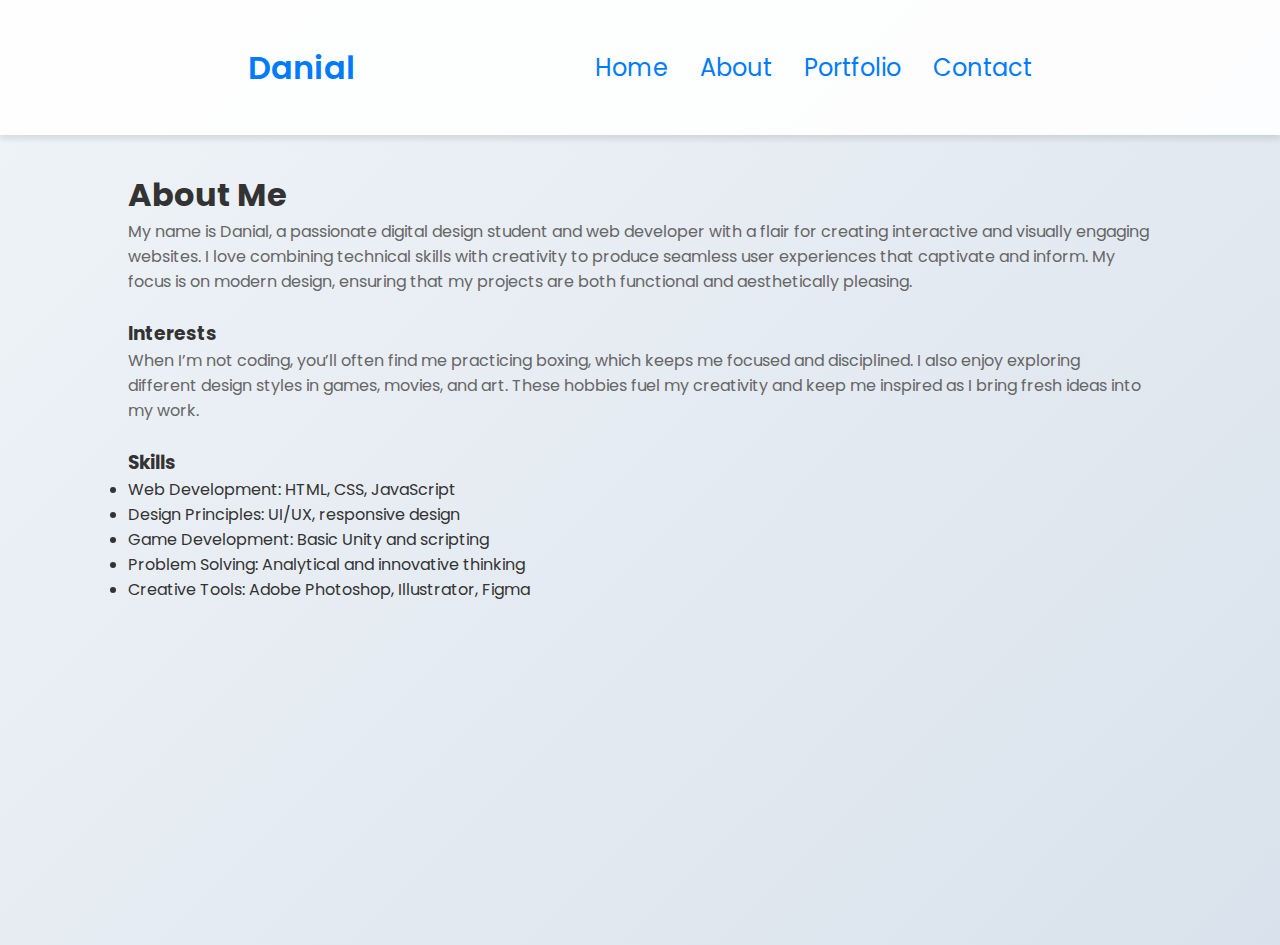
==== about.html @ 90a8146c "Initial commit" ====
<!DOCTYPE html>
<html lang="en">
<head>
    <meta charset="UTF-8">
    <meta name="viewport" content="width=device-width, initial-scale=1.0">
    <title>About Danial</title>
    <link rel="stylesheet" href="style.css">
</head>
<body>
    <nav>
        <div class="logo">Danial</div>
        <ul class="nav-links">
            <li><a href="index.html">Home</a></li>
            <li><a href="about.html">About</a></li>
            <li><a href="portfolio.html">Portfolio</a></li>
            <li><a href="contact.html">Contact</a></li>
        </ul>
    </nav>
    <section>
        <h1>About Me</h1>
        <p>My name is Danial, a passionate digital design student and web developer with a flair for creating interactive and visually engaging websites. I love combining technical skills with creativity to produce seamless user experiences that captivate and inform. My focus is on modern design, ensuring that my projects are both functional and aesthetically pleasing.</p>
        <br>
        <h3>Interests</h3>
        <p>When I’m not coding, you’ll often find me practicing boxing, which keeps me focused and disciplined. I also enjoy exploring different design styles in games, movies, and art. These hobbies fuel my creativity and keep me inspired as I bring fresh ideas into my work.</p>
        <br>
        <h3>Skills</h3>
        <ul>
            <li>Web Development: HTML, CSS, JavaScript</li>
            <li>Design Principles: UI/UX, responsive design</li>
            <li>Game Development: Basic Unity and scripting</li>
            <li>Problem Solving: Analytical and innovative thinking</li>
            <li>Creative Tools: Adobe Photoshop, Illustrator, Figma</li>
        </ul>
    </section>
</body>
</html>
---- style.css ----
@import url('https://fonts.googleapis.com/css2?family=Poppins:wght@300;400;500;600&display=swap');

* {
    margin: 0;
    padding: 0;
    box-sizing: border-box;
}

body {
    font-family: "Poppins", sans-serif;
    background: linear-gradient(135deg, #f0f4f8, #d9e2ec);
    color: #333;
}

html {
    scroll-behavior: smooth;
}

p {
    color: #666;
}

a, .btn {
    transition: all 300ms ease;
}

nav, .nav-links {
    display: flex;
}

nav {
    justify-content: space-around;
    align-items: center;
    height: 15vh;
    background-color: rgba(255, 255, 255, 0.9);
    box-shadow: 0 4px 6px rgba(0, 0, 0, 0.1);
    padding: 0 10vw;
}

.nav-links {
    gap: 2rem;
    list-style: none;
    font-size: 1.5rem;
}

a {
    color: #007bff;
    text-decoration: none;
}

a:hover {
    color: #0056b3;
    text-decoration: underline;
}

.logo {
    font-size: 2rem;
    font-weight: 600;
    color: #007bff;
}

#hamburger-nav {
    display: none;
}

.section-container {
    display: flex;
}

section {
    padding: 4vh 10vw;
    min-height: 90vh;
}

#home {
    display: flex;
    justify-content: center;
    align-items: center;
    gap: 5rem;
    text-align: center;
    color: #444;
}

.section__pic-container {
    display: flex;
    height: 400px;
    width: 400px;
    margin: auto 0;
    border-radius: 50%;
    overflow: hidden;
    box-shadow: 0 8px 16px rgba(0, 0, 0, 0.2);
}

.section__text p {
    font-weight: 600;
}

.section__text__p1 {
    font-size: 1.75rem;
    margin-bottom: -1rem;
}

.title {
    font-size: 4rem;
    color: #007bff;
}

#socials-container {
    display: flex;
    justify-content: center;
    margin-top: 1rem;
    gap: 1rem;
}

.icon {
    cursor: pointer;
    height: 2rem;
}

.portfolio-section {
    padding: 4vh 10vw;
    text-align: center;
}

.portfolio-container {
    display: flex;
    gap: 2rem;
    justify-content: center;
    flex-wrap: wrap;
}

.portfolio-card {
    background-color: #fff;
    border-radius: 8px;
    box-shadow: 0 4px 8px rgba(0, 0, 0, 0.2);
    width: 300px;
    text-align: left;
    overflow: hidden;
    transition: transform 0.3s ease;
}

.portfolio-card:hover {
    transform: translateY(-10px);
}

.portfolio-card img {
    width: 100%;
    height: auto;
    border-bottom: 2px solid #007bff;
}

.portfolio-card h3 {
    margin: 1rem;
    font-size: 1.5rem;
    color: #333;
}

.portfolio-card p {
    margin: 0 1rem 1rem;
    color: #666;
}

.card-button {
    display: block;
    margin: 1rem;
    padding: 0.5rem 1rem;
    color: #fff;
    background-color: #007bff;
    border-radius: 4px;
    text-align: center;
    text-decoration: none;
    transition: background-color 0.3s ease;
}

.card-button:hover {
    background-color: #0056b3;
}
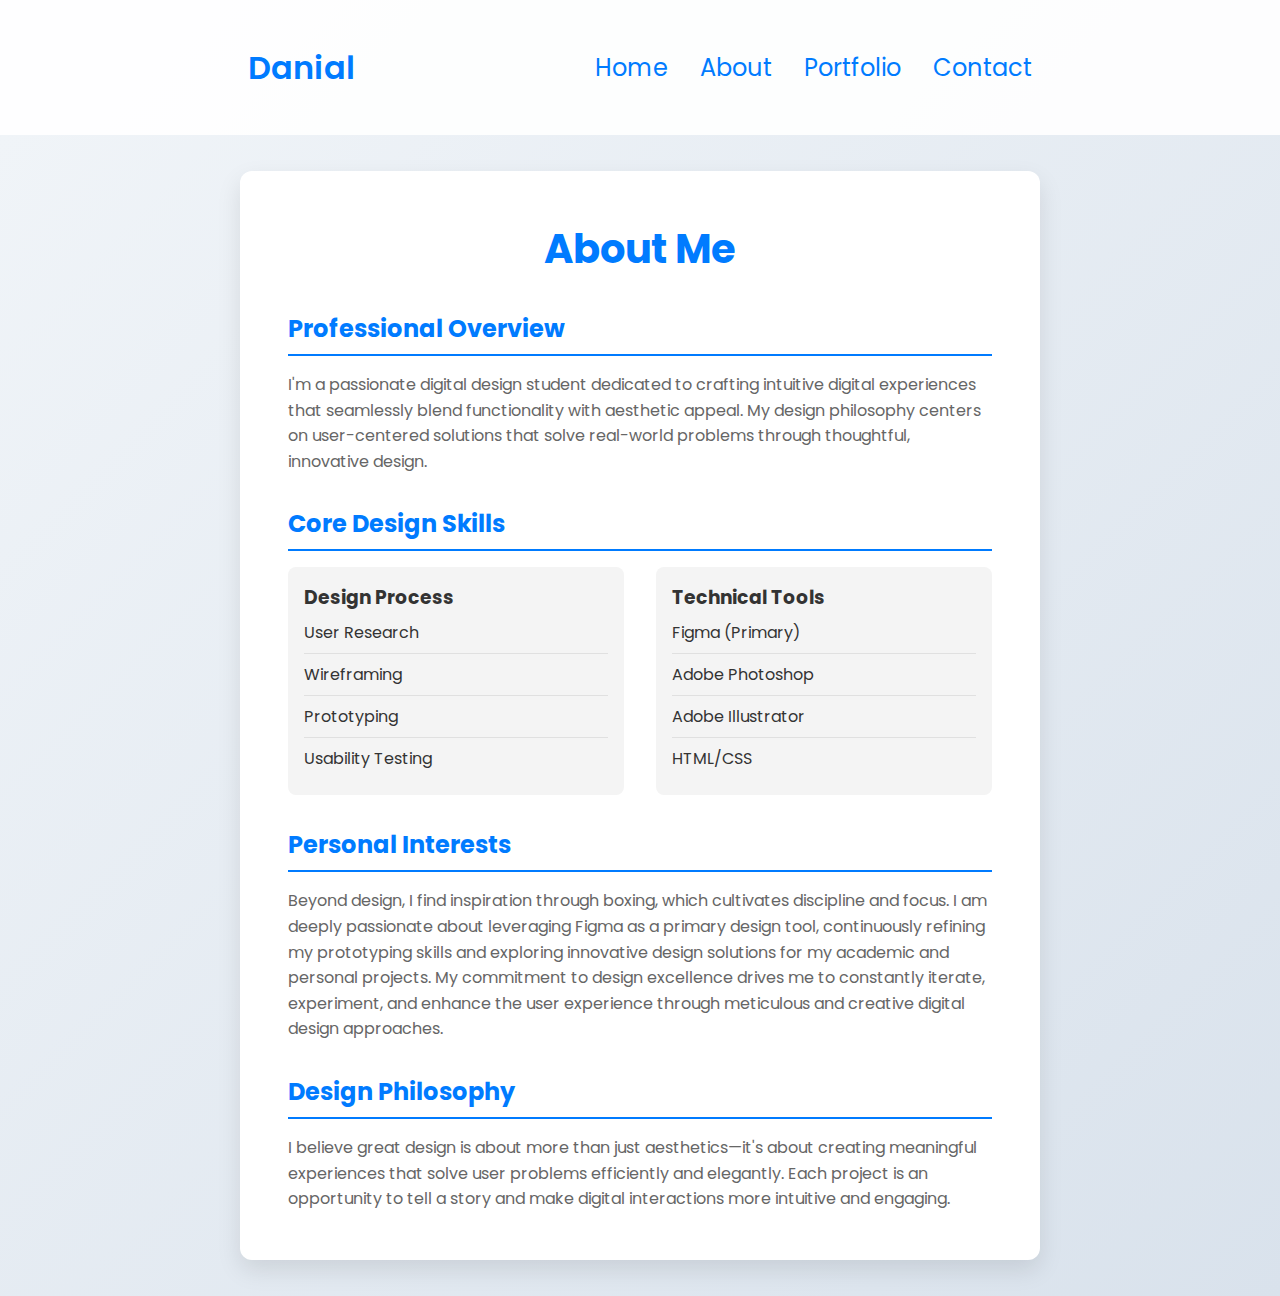
==== commit 16ca0a81: "update 2" ====
--- a/about.html
+++ b/about.html
@@ -3,8 +3,8 @@
 <head>
     <meta charset="UTF-8">
     <meta name="viewport" content="width=device-width, initial-scale=1.0">
-    <title>About Danial</title>
-    <link rel="stylesheet" href="style.css">
+    <title>About Danial - UI/UX Designer</title>
+    <link rel="stylesheet" href="about.css">
 </head>
 <body>
     <nav>
@@ -16,21 +16,59 @@
             <li><a href="contact.html">Contact</a></li>
         </ul>
     </nav>
-    <section>
-        <h1>About Me</h1>
-        <p>My name is Danial, a passionate digital design student and web developer with a flair for creating interactive and visually engaging websites. I love combining technical skills with creativity to produce seamless user experiences that captivate and inform. My focus is on modern design, ensuring that my projects are both functional and aesthetically pleasing.</p>
-        <br>
-        <h3>Interests</h3>
-        <p>When I’m not coding, you’ll often find me practicing boxing, which keeps me focused and disciplined. I also enjoy exploring different design styles in games, movies, and art. These hobbies fuel my creativity and keep me inspired as I bring fresh ideas into my work.</p>
-        <br>
-        <h3>Skills</h3>
-        <ul>
-            <li>Web Development: HTML, CSS, JavaScript</li>
-            <li>Design Principles: UI/UX, responsive design</li>
-            <li>Game Development: Basic Unity and scripting</li>
-            <li>Problem Solving: Analytical and innovative thinking</li>
-            <li>Creative Tools: Adobe Photoshop, Illustrator, Figma</li>
-        </ul>
+    
+    <section class="about-section">
+        <div class="about-container">
+            <h1>About Me</h1>
+            <div class="about-content">
+                <div class="about-text">
+                    <h2>Professional Overview</h2>
+                    <p>I'm a passionate digital design student dedicated to crafting intuitive digital experiences that seamlessly 
+                       blend functionality with aesthetic appeal. My design philosophy centers on user-centered solutions that solve 
+                       real-world problems through thoughtful, innovative design.</p>
+                </div>
+
+                <div class="skills-section">
+                    <h2>Core Design Skills</h2>
+                    <div class="skills-grid">
+                        <div class="skill-category">
+                            <h3>Design Process</h3>
+                            <ul>
+                                <li>User Research</li>
+                                <li>Wireframing</li>
+                                <li>Prototyping</li>
+                                <li>Usability Testing</li>
+                            </ul>
+                        </div>
+                        <div class="skill-category">
+                            <h3>Technical Tools</h3>
+                            <ul>
+                                <li>Figma (Primary)</li>
+                                <li>Adobe Photoshop</li>
+                                <li>Adobe Illustrator</li>
+                                <li>HTML/CSS</li>
+                            </ul>
+                        </div>
+                    </div>
+                </div>
+
+                <div class="interests-section">
+                    <h2>Personal Interests</h2>
+                    <p>Beyond design, I find inspiration through boxing, which cultivates discipline and focus. I am deeply passionate 
+                       about leveraging Figma as a primary design tool, continuously refining my prototyping skills and exploring 
+                       innovative design solutions for my academic and personal projects. My commitment to design excellence drives 
+                       me to constantly iterate, experiment, and enhance the user experience through meticulous and creative digital 
+                       design approaches.</p>
+                </div>
+
+                <div class="design-philosophy">
+                    <h2>Design Philosophy</h2>
+                    <p>I believe great design is about more than just aesthetics—it's about creating meaningful experiences that solve 
+                       user problems efficiently and elegantly. Each project is an opportunity to tell a story and make digital 
+                       interactions more intuitive and engaging.</p>
+                </div>
+            </div>
+        </div>
     </section>
 </body>
 </html>
--- a/about.css
+++ b/about.css
@@ -0,0 +1,264 @@
+@import url('https://fonts.googleapis.com/css2?family=Poppins:wght@300;400;500;600&display=swap');
+
+* {
+    margin: 0;
+    padding: 0;
+    box-sizing: border-box;
+}
+
+body {
+    font-family: "Poppins", sans-serif;
+    background: linear-gradient(135deg, #f0f4f8, #d9e2ec);
+    color: #333;
+}
+
+html {
+    scroll-behavior: smooth;
+}
+
+p {
+    color: #666;
+}
+
+a, .btn {
+    transition: all 300ms ease;
+}
+
+nav, .nav-links {
+    display: flex;
+}
+
+nav {
+    justify-content: space-around;
+    align-items: center;
+    height: 15vh;
+    background-color: rgba(255, 255, 255, 0.9);
+    box-shadow: 0 4px 6px rgba(0, 0, 0, 0.1);
+    padding: 0 10vw;
+}
+
+.nav-links {
+    gap: 2rem;
+    list-style: none;
+    font-size: 1.5rem;
+}
+
+a {
+    color: #007bff;
+    text-decoration: none;
+}
+
+a:hover {
+    color: #0056b3;
+    text-decoration: underline;
+}
+
+.logo {
+    font-size: 2rem;
+    font-weight: 600;
+    color: #007bff;
+}
+
+#hamburger-nav {
+    display: none;
+}
+
+section {
+    padding: 4vh 10vw;
+    min-height: 90vh;
+}
+
+#home {
+    display: flex;
+    justify-content: center;
+    align-items: center;
+    text-align: center;
+    color: #444;
+}
+
+.section-container {
+    display: flex;
+    align-items: center;
+    gap: 4rem; /* Adjust this value to control spacing */
+}
+
+.section__pic-container {
+    display: flex;
+    justify-content: center;
+    align-items: center;
+    height: 400px;
+    width: 400px;
+    border-radius: 50%;
+    overflow: hidden;
+    box-shadow: 0 8px 16px rgba(0, 0, 0, 0.2);
+}
+
+.section__pic-container img {
+    width: 100%;
+    height: 100%;
+    object-fit: cover;
+}
+
+.section__text {
+    display: flex;
+    flex-direction: column;
+    align-items: center;
+}
+
+.section__text p {
+    font-weight: 600;
+}
+
+.section__text__p1 {
+    font-size: 1.75rem;
+    margin-bottom: -1rem;
+}
+
+.section__text__p2 {
+    font-size: 1.25rem;
+    margin-top: 0.5rem;
+}
+
+.title {
+    font-size: 4rem;
+    color: #007bff;
+    margin: 0.5rem 0;
+}
+
+#socials-container {
+    display: flex;
+    justify-content: center;
+    margin-top: 1rem;
+    gap: 1rem;
+}
+
+.icon {
+    cursor: pointer;
+    height: 2rem;
+}
+
+.portfolio-section {
+    padding: 4vh 10vw;
+    text-align: center;
+}
+
+.portfolio-container {
+    display: flex;
+    gap: 2rem;
+    justify-content: center;
+    flex-wrap: wrap;
+}
+
+.portfolio-card {
+    background-color: #fff;
+    border-radius: 8px;
+    box-shadow: 0 4px 8px rgba(0, 0, 0, 0.2);
+    width: 300px;
+    text-align: left;
+    overflow: hidden;
+    transition: transform 0.3s ease;
+}
+
+.portfolio-card:hover {
+    transform: translateY(-10px);
+}
+
+.portfolio-card img {
+    width: 100%;
+    height: auto;
+    border-bottom: 2px solid #007bff;
+}
+
+.portfolio-card h3 {
+    margin: 1rem;
+    font-size: 1.5rem;
+    color: #333;
+}
+
+.portfolio-card p {
+    margin: 0 1rem 1rem;
+    color: #666;
+}
+
+.card-button {
+    display: block;
+    margin: 1rem;
+    padding: 0.5rem 1rem;
+    color: #fff;
+    background-color: #007bff;
+    border-radius: 4px;
+    text-align: center;
+    text-decoration: none;
+    transition: background-color 0.3s ease;
+}
+
+.card-button:hover {
+    background-color: #0056b3;
+}
+
+
+.about-section {
+    padding: 4vh 10vw;
+    background: linear-gradient(135deg, #f0f4f8, #d9e2ec);
+}
+
+.about-container {
+    max-width: 800px;
+    margin: 0 auto;
+    background-color: white;
+    border-radius: 12px;
+    box-shadow: 0 10px 25px rgba(0,0,0,0.1);
+    padding: 3rem;
+}
+
+.about-content {
+    display: flex;
+    flex-direction: column;
+    gap: 2rem; /* Creates consistent spacing between sections */
+}
+
+h1 {
+    color: #007bff;
+    text-align: center;
+    margin-bottom: 2rem;
+    font-size: 2.5rem;
+}
+
+h2 {
+    color: #007bff;
+    border-bottom: 2px solid #007bff;
+    padding-bottom: 0.5rem;
+    margin-bottom: 1rem;
+}
+
+.skills-grid {
+    display: flex;
+    justify-content: space-between;
+    gap: 2rem;
+}
+
+.skill-category {
+    flex: 1;
+    background-color: #f4f4f4;
+    padding: 1rem;
+    border-radius: 8px;
+}
+
+.skill-category ul {
+    list-style-type: none;
+    padding: 0;
+}
+
+.skill-category li {
+    padding: 0.5rem 0;
+    border-bottom: 1px solid #e0e0e0;
+}
+
+.skill-category li:last-child {
+    border-bottom: none;
+}
+
+p {
+    line-height: 1.6;
+    color: #666;
+}
